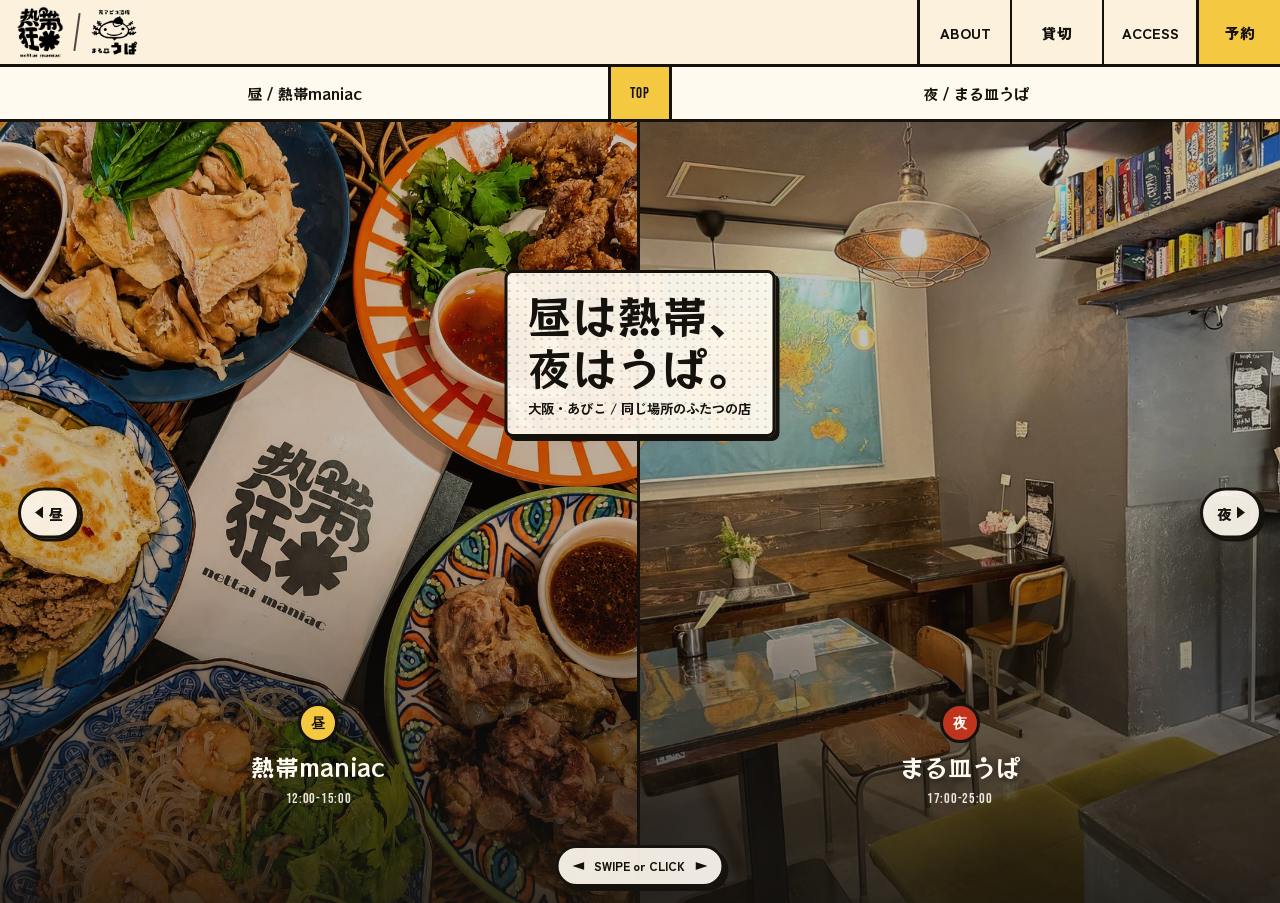
==== index.html @ b8cd82f9 "Add files via upload" ====
<!doctype html>
<html lang="ja">
  <head>
    <meta charset="utf-8" />
    <meta name="viewport" content="width=device-width, initial-scale=1, viewport-fit=cover" />
    <meta
      name="description"
      content="大阪・あびこ。昼は選べるプレートランチの熱帯maniac、夜は塩ソーキとガイトートで飲める裏アビコ酒場 まる皿うぱ。予約はInstagram DMへ。"
    />
    <title>熱帯maniac / まる皿うぱ | 大阪・あびこ</title>
    <!-- OGP: 公開ドメインが決まったら og:url / og:image を絶対URLに差し替える -->
    <meta property="og:type" content="website" />
    <meta property="og:site_name" content="熱帯maniac / まる皿うぱ" />
    <meta property="og:title" content="熱帯maniac / まる皿うぱ | 大阪・あびこ" />
    <meta
      property="og:description"
      content="昼は選べるプレートランチの熱帯maniac、夜は塩ソーキとガイトートで飲める裏アビコ酒場 まる皿うぱ。予約はInstagram DMへ。"
    />
    <meta property="og:locale" content="ja_JP" />
    <meta property="og:image" content="https://REPLACE-WITH-DOMAIN.example/assets/article-night-main.jpg" />
    <meta name="twitter:card" content="summary_large_image" />
    <link rel="icon" href="assets/favicon-32.png" type="image/png" sizes="32x32" />
    <link rel="apple-touch-icon" href="assets/favicon-180.png" />
    <link rel="preconnect" href="https://fonts.googleapis.com" />
    <link rel="preconnect" href="https://fonts.gstatic.com" crossorigin />
    <link
      href="https://fonts.googleapis.com/css2?family=Bebas+Neue&family=RocknRoll+One&family=Zen+Kaku+Gothic+New:wght@400;500;700;900&display=swap"
      rel="stylesheet"
    />
    <link rel="stylesheet" href="styles.css" />
    <script type="application/ld+json">
      {
        "@context": "https://schema.org",
        "@graph": [
          {
            "@type": "Restaurant",
            "name": "熱帯maniac",
            "description": "メインを選べるワンプレートのエスニックランチ。カオマンガイ、海南鶏飯、コムガー、沖縄そば、ソーキそば。テイクアウト可。",
            "servesCuisine": ["アジア料理", "タイ料理", "沖縄料理"],
            "priceRange": "¥1,000前後",
            "address": {
              "@type": "PostalAddress",
              "streetAddress": "我孫子3-10-24",
              "addressLocality": "大阪市住吉区",
              "addressRegion": "大阪府",
              "addressCountry": "JP"
            },
            "openingHoursSpecification": [
              {
                "@type": "OpeningHoursSpecification",
                "dayOfWeek": ["Tuesday", "Wednesday", "Thursday", "Friday", "Saturday", "Sunday"],
                "opens": "12:00",
                "closes": "15:00"
              }
            ],
            "sameAs": ["https://www.instagram.com/nettaimaniac/"],
            "hasMap": "https://maps.app.goo.gl/uq1thsWHEAECLK3E9"
          },
          {
            "@type": "Restaurant",
            "name": "裏アビコ酒場 まる皿 うぱ",
            "description": "塩ソーキとガイトートを名物に、枠に囚われないジャンルレスな小皿で飲める居酒屋。カウンター・テーブル・立ち飲み。定休は月曜・火曜・第2水曜。",
            "servesCuisine": ["居酒屋", "アジア料理"],
            "address": {
              "@type": "PostalAddress",
              "streetAddress": "我孫子3-10-24",
              "addressLocality": "大阪市住吉区",
              "addressRegion": "大阪府",
              "addressCountry": "JP"
            },
            "openingHoursSpecification": [
              {
                "@type": "OpeningHoursSpecification",
                "dayOfWeek": ["Wednesday", "Thursday", "Friday", "Saturday", "Sunday"],
                "opens": "17:00",
                "closes": "25:00"
              }
            ],
            "sameAs": ["https://www.instagram.com/maruzara_upa/"],
            "hasMap": "https://maps.app.goo.gl/LU6iDA8EYaZcU8mW7"
          }
        ]
      }
    </script>
  </head>
  <body data-page="home">
    <a class="skip-link" href="#main">本文へ移動</a>

    <header class="site-header">
      <a class="brand" href="index.html" aria-label="トップへ">
        <img class="brand-logo brand-logo-lunch" src="assets/logo-nettai-maniac.png" alt="熱帯maniac" />
        <span class="brand-separator" aria-hidden="true"></span>
        <img class="brand-logo brand-logo-night" src="assets/logo-maruzara-upa.png" alt="裏アビコ酒場 まる皿うぱ" />
      </a>
      <nav class="header-nav" aria-label="主要メニュー">
        <a href="about.html">ABOUT</a>
        <a href="party.html">貸切</a>
        <a href="access.html">ACCESS</a>
      </nav>
      <a class="header-reserve js-reserve-link" href="https://www.instagram.com/maruzara_upa/" target="_blank" rel="noopener">予約</a>
    </header>

    <main id="main" class="fv" aria-label="昼と夜、ふたつの店">
      <div class="fv-tabbar">
        <div class="fv-tabs">
          <div class="fv-tablist" role="tablist" aria-label="昼夜を切り替える">
            <button
              class="fv-tab fv-tab-lunch"
              type="button"
              role="tab"
              id="tab-lunch"
              aria-controls="panel-lunch"
              aria-selected="false"
              data-target="0"
            >
              昼 / 熱帯maniac
            </button>
            <button
              class="fv-tab fv-tab-night"
              type="button"
              role="tab"
              id="tab-night"
              aria-controls="panel-night"
              aria-selected="false"
              data-target="2"
            >
              夜 / まる皿うぱ
            </button>
          </div>
          <button class="fv-home" type="button" data-target="1" aria-label="TOPに戻る" aria-pressed="true">
            <span aria-hidden="true">TOP</span>
          </button>
        </div>
      </div>

      <div class="fv-viewport">
        <div class="fv-track" data-index="1">
          <!-- 昼タブ -->
          <section class="fv-panel" id="panel-lunch" role="tabpanel" aria-labelledby="tab-lunch">
            <div class="fv-panel-scroll">
              <section class="panel-hero">
                <img class="concept-bg" src="assets/nettai-top-food.jpg" alt="" />
                <div class="hero-brand">
                  <img class="hero-brand-logo hero-brand-logo-lunch" src="assets/logo-nettai-maniac.png" alt="熱帯maniac" />
                  <h2 class="visually-hidden">熱帯maniac</h2>
                </div>
                <button class="hero-scroll-cue js-scroll-hint" type="button">
                  <span>SCROLL!!</span>
                  <span class="scroll-hint-arrow" aria-hidden="true"></span>
                </button>
              </section>

              <section class="panel-concept">
                <div class="concept-copy js-reveal">
                  <p class="stamp stamp-lunch">LUNCH 12:00-15:00</p>
                  <h3>選べるプレートで、<br />昼から熱帯。</h3>
                  <p>
                    おかずを2種・3種と選べるワンプレートのエスニックランチが看板。カオマンガイにガイトート、ガパオ、沖縄のソーキそばまで。昼のあびこで、気軽にアジアごはん。テイクアウトもできます。
                  </p>
                </div>
              </section>

              <section class="panel-details" aria-label="熱帯maniacの詳細">
                <p class="tag tag-lunch">SHOP DETAILS</p>
                <h3>熱帯maniac</h3>
                <dl class="detail-list">
                  <div>
                    <dt>時間</dt>
                    <dd>12:00-15:00 / L.O. 14:30</dd>
                  </div>
                  <div>
                    <dt>定休</dt>
                    <dd>月曜日</dd>
                  </div>
                  <div>
                    <dt>推し</dt>
                    <dd>選べる! ワンプレート エスニックランチ</dd>
                  </div>
                  <div>
                    <dt>持帰</dt>
                    <dd>テイクアウト可</dd>
                  </div>
                  <div>
                    <dt>喫煙</dt>
                    <dd>終日禁煙</dd>
                  </div>
                </dl>

                <section class="menu-feature" aria-label="選べるワンプレート エスニックランチ">
                  <p class="tag tag-lunch">イチオシ</p>
                  <h4>選べる! ワンプレート<br />エスニックランチ</h4>
                  <p class="menu-feature-sub">ライス・サラダ・スープ付</p>
                  <div class="plate-prices">
                    <div>
                      <span>2種盛</span>
                      <strong>¥1,000</strong>
                    </div>
                    <div>
                      <span>3種盛</span>
                      <strong>¥1,100</strong>
                    </div>
                    <div>
                      <span>目玉焼き追加</span>
                      <strong>+¥100</strong>
                    </div>
                  </div>
                  <p class="menu-choices-title">おかずはこの中から</p>
                  <ul class="menu-choices">
                    <li>カオマンガイ or コムガー <em>+¥100</em></li>
                    <li>ガイトート <em>+¥200</em></li>
                    <li>ソーキ</li>
                    <li>ヤムウンセン</li>
                    <li>ガパオライス</li>
                    <li>本日のおかず</li>
                  </ul>
                </section>

                <details class="menu-paper">
                  <summary class="menu-paper-toggle">
                    <span>紙のメニューを見る</span>
                    <span class="menu-paper-toggle-icon" aria-hidden="true"></span>
                  </summary>
                  <div class="menu-images" aria-label="熱帯maniacの紙のメニュー(プレート)">
                    <a
                      class="menu-image-card"
                      href="assets/nettai-plate-menu.jpg"
                      target="_blank"
                      rel="noopener"
                      aria-label="選べるプレートメニューを大きく表示"
                    >
                      <img
                        src="assets/nettai-plate-menu.jpg"
                        alt="選べるワンプレート エスニックランチのメニュー画像"
                        loading="lazy"
                        decoding="async"
                      />
                      <span>タップで拡大</span>
                    </a>
                  </div>
                </details>

                <section class="menu-group" aria-label="ごはんメニュー">
                  <h4 class="menu-group-title">ごはん<span>スープ・サラダ・ライス付 / おかわりライス無料</span></h4>
                  <ul class="menu-list">
                    <li>
                      <div class="menu-row">
                        <span class="menu-name">カオマンガイ</span>
                        <span class="menu-leader" aria-hidden="true"></span>
                        <span class="menu-price">¥950</span>
                      </div>
                      <p class="menu-desc">がつんと屋台風! みそベースのピリ辛だれ</p>
                    </li>
                    <li>
                      <div class="menu-row">
                        <span class="menu-name">海南鶏飯</span>
                        <span class="menu-leader" aria-hidden="true"></span>
                        <span class="menu-price">¥950</span>
                      </div>
                      <p class="menu-desc">日本人好み! 醤油・生姜・チリソースでアレンジ自由!!</p>
                    </li>
                    <li>
                      <div class="menu-row">
                        <span class="menu-name">コムガー</span>
                        <span class="menu-leader" aria-hidden="true"></span>
                        <span class="menu-price">¥950</span>
                      </div>
                      <p class="menu-desc">辛いのが苦手な方へ。レモン果汁入りさっぱりだれ</p>
                    </li>
                  </ul>
                </section>

                <section class="menu-group" aria-label="そばメニュー">
                  <h4 class="menu-group-title">そば<span>サラダ付 / ライスも無料で付けられます</span></h4>
                  <ul class="menu-list">
                    <li>
                      <div class="menu-row">
                        <span class="menu-name">沖縄そば</span>
                        <span class="menu-leader" aria-hidden="true"></span>
                        <span class="menu-price">¥900</span>
                      </div>
                      <p class="menu-desc">とろとろソーキがたまらん!!</p>
                    </li>
                    <li>
                      <div class="menu-row">
                        <span class="menu-name">ソーキそば</span>
                        <span class="menu-leader" aria-hidden="true"></span>
                        <span class="menu-price">¥950</span>
                      </div>
                      <p class="menu-desc">ソーキ増し!! 増し!!!</p>
                    </li>
                  </ul>
                </section>

                <section class="menu-group" aria-label="ドリンクメニュー">
                  <h4 class="menu-group-title">ドリンク</h4>
                  <ul class="menu-list">
                    <li>
                      <div class="menu-row">
                        <span class="menu-name">オリオンビール</span>
                        <span class="menu-leader" aria-hidden="true"></span>
                        <span class="menu-price">¥500</span>
                      </div>
                    </li>
                    <li>
                      <div class="menu-row">
                        <span class="menu-name">ソフトドリンク</span>
                        <span class="menu-leader" aria-hidden="true"></span>
                        <span class="menu-price">¥300</span>
                      </div>
                      <p class="menu-desc">ジンジャーエール・コーラ・黒ウーロン茶・緑茶・オレンジジュース</p>
                    </li>
                  </ul>
                </section>

                <details class="menu-paper">
                  <summary class="menu-paper-toggle">
                    <span>紙のメニューを見る</span>
                    <span class="menu-paper-toggle-icon" aria-hidden="true"></span>
                  </summary>
                  <div class="menu-images" aria-label="熱帯maniacの紙のメニュー(グランド)">
                    <a
                      class="menu-image-card"
                      href="assets/nettai-grand-menu.jpg"
                      target="_blank"
                      rel="noopener"
                      aria-label="熱帯maniacのグランドメニューを大きく表示"
                    >
                      <img
                        src="assets/nettai-grand-menu.jpg"
                        alt="熱帯maniacのグランドメニュー画像"
                        loading="lazy"
                        decoding="async"
                      />
                      <span>タップで拡大</span>
                    </a>
                  </div>
                </details>

                <ul class="menu-notes">
                  <li>パクチー「いるよ!!」という方は、ご注文時にお申し付けください。</li>
                  <li>混雑時は相席・1時間制をお願いすることがあります。</li>
                </ul>

                <div class="hero-actions">
                  <a class="btn btn-primary" href="https://www.instagram.com/nettaimaniac/" target="_blank" rel="noopener">
                    Instagram DMで予約
                  </a>
                  <a class="btn btn-secondary" href="https://maps.app.goo.gl/uq1thsWHEAECLK3E9" target="_blank" rel="noopener">
                    昼のGoogle Map
                  </a>
                </div>

                <button class="btn btn-ghost js-go-night" type="button">裏アビコ酒場 まる皿うぱ →</button>

                <p class="source-note">
                  写真・店舗情報参照:
                  <a href="https://sumi2.jp/open-close/nettai-maniac/" target="_blank" rel="noopener">すみすみナビ「熱帯maniac」</a>
                </p>
              </section>
            </div>
          </section>

          <!-- TOP(左右半々) -->
          <section class="fv-panel fv-cover" id="panel-cover" aria-label="TOP">
            <button class="cover-half cover-lunch js-go-lunch" type="button">
              <img src="assets/nettai-top-food.jpg" alt="" />
              <span class="cover-label">
                <span class="cover-badge badge-lunch">昼</span>
                <span class="cover-name">熱帯maniac</span>
                <span class="cover-hours">12:00-15:00</span>
              </span>
            </button>
            <button class="cover-half cover-night js-go-night" type="button">
              <img src="assets/store-interior-seats.jpg" alt="" />
              <span class="cover-label">
                <span class="cover-badge badge-night">夜</span>
                <span class="cover-name">まる皿うぱ</span>
                <span class="cover-hours">17:00-25:00</span>
              </span>
            </button>

            <div class="cover-center" aria-hidden="false">
              <h1>昼は熱帯、<br />夜はうぱ。</h1>
              <p>大阪・あびこ / 同じ場所のふたつの店</p>
            </div>

            <p class="cover-hint" aria-hidden="true">
              <span class="hint-arrow hint-left"></span>
              SWIPE or CLICK
              <span class="hint-arrow hint-right"></span>
            </p>
          </section>

          <!-- 夜タブ -->
          <section class="fv-panel" id="panel-night" role="tabpanel" aria-labelledby="tab-night">
            <div class="fv-panel-scroll">
              <section class="panel-hero">
                <img class="concept-bg" src="assets/store-interior-wide.jpg" alt="" fetchpriority="high" />
                <div class="hero-brand">
                  <img class="hero-brand-logo hero-brand-logo-night" src="assets/logo-maruzara-upa.png" alt="裏アビコ酒場 まる皿うぱ" />
                  <h2 class="visually-hidden">裏アビコ酒場 まる皿うぱ</h2>
                </div>
                <button class="hero-scroll-cue js-scroll-hint" type="button">
                  <span>SCROLL!!</span>
                  <span class="scroll-hint-arrow" aria-hidden="true"></span>
                </button>
              </section>

              <section class="panel-concept">
                <div class="concept-copy js-reveal">
                  <p class="stamp stamp-night">NIGHT 17:00-25:00</p>
                  <h3>ふらっと寄って、<br />気づけば常連。</h3>
                  <p>
                    カウンターでうぱと話す夜も、立ち飲みでサクッと一杯の夜も、テーブルで家族とゆっくりの夜も。席と過ごし方が選べる、人でつながる裏アビコ酒場です。肴は塩ソーキとガイトート、ジャンルレスな小皿たち。
                  </p>
                </div>
              </section>

              <section class="panel-details" aria-label="まる皿うぱの詳細">
                <p class="tag tag-night">SHOP DETAILS</p>
                <h3>裏アビコ酒場 まる皿 うぱ</h3>
                <dl class="detail-list">
                  <div>
                    <dt>時間</dt>
                    <dd>17:00-25:00 / L.O. 24:30</dd>
                  </div>
                  <div>
                    <dt>定休</dt>
                    <dd>月曜・火曜・第2水曜</dd>
                  </div>
                  <div>
                    <dt>推し</dt>
                    <dd>塩ソーキ、ガイトート</dd>
                  </div>
                  <div>
                    <dt>席</dt>
                    <dd>カウンター・テーブル・立ち飲み</dd>
                  </div>
                  <div>
                    <dt>喫煙</dt>
                    <dd>21:00〜</dd>
                  </div>
                </dl>

                <div class="seat-note" aria-label="席の楽しみ方">
                  <article>
                    <span class="seat-icon" aria-hidden="true">C</span>
                    <h4>カウンター</h4>
                    <p>ひとり飯やサク飲み、うぱさんとの会話を楽しむ席。</p>
                  </article>
                  <article>
                    <span class="seat-icon" aria-hidden="true">T</span>
                    <h4>テーブル</h4>
                    <p>家族の早めごはんや、アジア料理で飲む会に。</p>
                  </article>
                  <article>
                    <span class="seat-icon" aria-hidden="true">S</span>
                    <h4>立ち飲み</h4>
                    <p>一杯だけでも、小皿をつまんで気軽に長居でも。</p>
                  </article>
                </div>

                <div class="notice-callout" aria-label="喫煙について">
                  <p class="stamp">喫煙について</p>
                  <p>
                    21:00から店内で喫煙いただけます。お子様には21:00までのご退店にご協力をお願いしています。
                  </p>
                </div>

                <div class="party-callout">
                  <p class="stamp stamp-night">宴会・貸切</p>
                  <p>飲み会も貸切も相談ください。人数や料理のイメージはDMで。</p>
                  <a class="btn btn-secondary" href="party.html">貸切ページを見る</a>
                </div>

                <div class="hero-actions">
                  <a class="btn btn-primary" href="https://www.instagram.com/maruzara_upa/" target="_blank" rel="noopener">
                    Instagram DMで予約
                  </a>
                  <a class="btn btn-secondary" href="https://maps.app.goo.gl/LU6iDA8EYaZcU8mW7" target="_blank" rel="noopener">
                    夜のGoogle Map
                  </a>
                </div>

                <button class="btn btn-ghost js-go-lunch" type="button">← 熱帯maniac</button>

                <p class="source-note">
                  写真・店舗情報参照:
                  <a href="https://sumi2.jp/open-close/uraabiko-maruzara-upa-open/" target="_blank" rel="noopener">すみすみナビ「裏アビコ酒場 まる皿 うぱ」</a>
                </p>
              </section>
            </div>
          </section>
        </div>

        <button class="fv-arrow fv-arrow-left" type="button" aria-label="左のパネルへ">
          <span class="fv-arrow-tri" aria-hidden="true"></span>
          <span class="js-arrow-label">昼</span>
        </button>
        <button class="fv-arrow fv-arrow-right" type="button" aria-label="右のパネルへ">
          <span class="js-arrow-label">夜</span>
          <span class="fv-arrow-tri" aria-hidden="true"></span>
        </button>
      </div>

      <p class="visually-hidden" aria-live="polite" id="fv-live"></p>
    </main>

    <nav class="mobile-cta" aria-label="固定アクション">
      <a href="about.html">ABOUT</a>
      <a href="party.html">貸切</a>
      <a href="access.html">ACCESS</a>
      <a class="mobile-cta-reserve js-reserve-link" href="https://www.instagram.com/maruzara_upa/" target="_blank" rel="noopener">予約</a>
    </nav>

    <script src="script.js"></script>
  </body>
</html>
---- styles.css ----
:root {
  --ink: #15120e;
  --paper: #fbf1dd;
  --paper-deep: #efdcae;
  --white: #fffaf0;
  --yellow: #f4c841;
  --green: #159b68;
  --red: #e7472f;
  --blue: #2357c6;
  /* 白文字を載せる背景・紙の上の文字用(コントラストAA確保) */
  --green-deep: #10835a;
  --red-deep: #c0341d;
  --shadow: rgba(21, 18, 14, 0.28);
  --header-height: 64px;
  --cta-height: 58px;
  /* ホームインジケータ等の切り欠きぶん。非対応端末は0pxにフォールバック */
  --safe-bottom: env(safe-area-inset-bottom, 0px);
  --fv-ease: cubic-bezier(0.22, 0.9, 0.3, 1);

  /* 本文=角ゴ / 見出し=看板ポップ体 / 英字・価格=ポスター体 */
  --font-body:
    "Zen Kaku Gothic New",
    "Hiragino Kaku Gothic ProN",
    "Hiragino Sans",
    "Yu Gothic",
    Meiryo,
    system-ui,
    sans-serif;
  --font-display: "RocknRoll One", var(--font-body);
  --font-latin: "Bebas Neue", var(--font-display);
}

* {
  box-sizing: border-box;
}

html {
  scroll-behavior: smooth;
}

body {
  margin: 0;
  padding-bottom: calc(var(--cta-height) + var(--safe-bottom));
  color: var(--ink);
  background:
    radial-gradient(circle at 1px 1px, rgba(21, 18, 14, 0.14) 1px, transparent 0) 0 0 / 9px 9px,
    var(--paper);
  font-family: var(--font-body);
  letter-spacing: 0;
}

body[data-page="home"] {
  height: 100svh;
  padding-bottom: 0;
  overflow: hidden;
  overscroll-behavior: none;
}

img {
  display: block;
  max-width: 100%;
}

a {
  color: inherit;
}

button,
a {
  -webkit-tap-highlight-color: transparent;
}

.visually-hidden {
  position: absolute;
  width: 1px;
  height: 1px;
  margin: -1px;
  padding: 0;
  overflow: hidden;
  clip: rect(0 0 0 0);
  white-space: nowrap;
  border: 0;
}

.skip-link {
  position: fixed;
  top: 8px;
  left: 8px;
  z-index: 100;
  transform: translateY(-140%);
  padding: 10px 12px;
  color: var(--white);
  background: var(--ink);
}

.skip-link:focus {
  transform: translateY(0);
}

/* ------------------------------ header ------------------------------ */

.site-header {
  position: sticky;
  top: 0;
  z-index: 50;
  display: flex;
  min-height: var(--header-height);
  background: rgba(251, 241, 221, 0.96);
  border-bottom: 3px solid var(--ink);
  backdrop-filter: blur(8px);
}

.brand {
  display: flex;
  align-items: center;
  gap: 8px;
  min-height: var(--header-height);
  min-width: 0;
  padding: 0 10px;
  text-decoration: none;
}

.brand-logo {
  flex: 0 0 auto;
  width: 44px;
  height: 44px;
  object-fit: contain;
}

.brand-separator {
  flex: 0 0 auto;
  width: 2px;
  height: 32px;
  background: var(--ink);
  transform: rotate(8deg);
  opacity: 0.75;
}

.header-nav {
  display: flex;
  margin-left: auto;
  border-left: 3px solid var(--ink);
}

.header-nav a {
  display: grid;
  place-items: center;
  min-width: 54px;
  padding: 0 8px;
  border-right: 2px solid var(--ink);
  font-size: 0.72rem;
  font-weight: 950;
  text-decoration: none;
}

.header-nav a:last-child {
  border-right: 0;
}

.header-reserve {
  display: grid;
  place-items: center;
  min-width: 58px;
  padding: 0 10px;
  color: var(--ink);
  background: var(--yellow);
  border-left: 3px solid var(--ink);
  font-size: 0.78rem;
  font-weight: 950;
  text-decoration: none;
}

/* --------------------------- first view ----------------------------- */

.fv {
  display: flex;
  flex-direction: column;
  height: calc(100svh - var(--header-height) - var(--cta-height) - var(--safe-bottom));
}

.fv-tabbar {
  background: var(--white);
  border-bottom: 3px solid var(--ink);
}

.fv-tabs {
  display: grid;
  grid-template-columns: 1fr auto 1fr;
}

/* tablistの中身(タブ2つ)をグリッドに直接参加させ、UPAボタンを中央に挟む */
.fv-tablist {
  display: contents;
}

.fv-tab-lunch {
  order: 1;
}

.fv-home {
  order: 2;
}

.fv-tab-night {
  order: 3;
}

.fv-tab {
  min-width: 0;
  min-height: 46px;
  appearance: none;
  border: 0;
  color: var(--ink);
  background: var(--white);
  font: inherit;
  font-size: 0.82rem;
  font-weight: 950;
  cursor: pointer;
  transition: background-color 0.25s ease, color 0.25s ease;
}

.fv-tab-lunch.is-active {
  background: var(--green-deep);
  color: var(--white);
}

.fv-tab-night.is-active {
  background: var(--red-deep);
  color: var(--white);
}

.fv-home {
  display: grid;
  place-items: center;
  width: 52px;
  appearance: none;
  border: 0;
  border-right: 3px solid var(--ink);
  border-left: 3px solid var(--ink);
  color: var(--ink);
  background: var(--paper);
  font: inherit;
  font-size: 0.68rem;
  font-weight: 950;
  cursor: pointer;
  transition: background-color 0.25s ease;
}

.fv-home.is-active {
  background: var(--yellow);
}

.fv-viewport {
  position: relative;
  flex: 1;
  min-height: 0;
  overflow: hidden;
  background: var(--ink);
  touch-action: pan-y;
  cursor: grab;
}

.fv-viewport:has(.fv-track.is-dragging) {
  cursor: grabbing;
}

.fv-viewport img {
  user-select: none;
  -webkit-user-drag: none;
}

.fv-track {
  display: flex;
  width: 300%;
  height: 100%;
  transform: translateX(-33.3333%);
  transition: transform 420ms var(--fv-ease);
}

.fv-track.is-dragging {
  transition: none;
}

.fv-panel {
  position: relative;
  flex: 0 0 calc(100% / 3);
  min-width: 0;
  height: 100%;
  overflow: hidden;
}

.fv-panel-scroll {
  height: 100%;
  overflow-y: auto;
  scroll-snap-type: y proximity;
  overscroll-behavior: contain;
  scrollbar-width: none;
  -ms-overflow-style: none;
}

.fv-panel-scroll::-webkit-scrollbar {
  width: 0;
  height: 0;
}

/* --------------------------- cover panel ---------------------------- */

.fv-cover {
  display: grid;
  grid-template-columns: 1fr 1fr;
}

.cover-half {
  position: relative;
  min-width: 0;
  appearance: none;
  border: 0;
  padding: 0;
  overflow: hidden;
  background: var(--ink);
  cursor: pointer;
}

.cover-lunch {
  border-right: 3px solid var(--ink);
}

.cover-half img {
  width: 100%;
  height: 100%;
  object-fit: cover;
  opacity: 0.85;
  filter: saturate(1.02) contrast(1.04);
  transform: scale(1.02);
  transition: opacity 0.25s ease, transform 0.6s var(--fv-ease);
}

.cover-half:hover img,
.cover-half:focus-visible img {
  opacity: 1;
  transform: scale(1.06);
}

.cover-half::after {
  content: "";
  position: absolute;
  inset: 0;
  background: linear-gradient(0deg, rgba(21, 18, 14, 0.8), rgba(21, 18, 14, 0.18) 46%, rgba(21, 18, 14, 0.1));
}

.cover-label {
  position: absolute;
  right: 10px;
  bottom: 74px;
  left: 10px;
  z-index: 2;
  display: grid;
  justify-items: center;
  gap: 6px;
  color: var(--white);
  text-align: center;
}

.cover-badge {
  display: grid;
  place-items: center;
  width: 40px;
  height: 40px;
  color: var(--ink);
  border: 3px solid var(--ink);
  border-radius: 50%;
  font-size: 0.88rem;
  font-weight: 950;
}

.badge-lunch {
  background: var(--yellow);
}

.badge-night {
  background: var(--red-deep);
  color: var(--white);
}

.cover-name {
  font-size: 1.02rem;
  font-weight: 950;
  text-shadow: 0 2px 8px rgba(21, 18, 14, 0.7);
}

.cover-hours {
  font-size: 0.76rem;
  font-weight: 800;
  opacity: 0.9;
}

.cover-center {
  position: absolute;
  top: 19%;
  left: 50%;
  z-index: 3;
  translate: -50% 0;
  width: max-content;
  max-width: calc(100% - 32px);
  padding: 12px 14px;
  color: var(--ink);
  text-align: center;
  background:
    radial-gradient(circle at 2px 2px, rgba(21, 18, 14, 0.16) 1px, transparent 0) 0 0 / 8px 8px,
    rgba(255, 250, 240, 0.94);
  border: 3px solid var(--ink);
  border-radius: 8px;
  box-shadow: 4px 4px 0 var(--ink);
  pointer-events: none;
}

.cover-center h1 {
  margin: 0;
  font-size: 1.52rem;
  line-height: 1.15;
  font-weight: 950;
}

.cover-center p {
  margin: 6px 0 0;
  font-size: 0.68rem;
  font-weight: 800;
}

.cover-hint {
  position: absolute;
  bottom: 16px;
  left: 50%;
  z-index: 3;
  translate: -50% 0;
  display: inline-flex;
  align-items: center;
  gap: 10px;
  margin: 0;
  padding: 9px 14px;
  color: var(--ink);
  background: rgba(255, 250, 240, 0.92);
  border: 3px solid var(--ink);
  border-radius: 999px;
  box-shadow: 4px 4px 0 var(--ink);
  font-size: 0.76rem;
  font-weight: 950;
  white-space: nowrap;
  pointer-events: none;
}

.hint-arrow {
  width: 12px;
  height: 8px;
  background: currentColor;
}

.hint-left {
  clip-path: polygon(100% 0, 100% 100%, 0 50%);
  animation: hint-nudge-left 1.6s ease-in-out infinite;
}

.hint-right {
  clip-path: polygon(0 0, 0 100%, 100% 50%);
  animation: hint-nudge-right 1.6s ease-in-out infinite;
}

@keyframes hint-nudge-left {
  0%,
  100% {
    transform: translateX(0);
  }
  50% {
    transform: translateX(-4px);
  }
}

@keyframes hint-nudge-right {
  0%,
  100% {
    transform: translateX(0);
  }
  50% {
    transform: translateX(4px);
  }
}

/* --------------------------- tab panels ----------------------------- */

.panel-hero {
  position: relative;
  display: grid;
  place-items: center;
  min-height: 100%;
  padding: 24px 16px 88px;
  scroll-snap-align: start;
  overflow: hidden;
}

.concept-bg {
  position: absolute;
  inset: 0;
  z-index: 0;
  width: 100%;
  height: 100%;
  object-fit: cover;
  filter: saturate(1.04) contrast(1.04);
}

/* 写真を主役にするため覆いは薄めに。白文字の可読性ぶんだけ暗くする */
.panel-hero::after {
  content: "";
  position: absolute;
  inset: 0;
  z-index: 1;
  background: linear-gradient(0deg, rgba(21, 18, 14, 0.6), rgba(21, 18, 14, 0.12) 40%, rgba(21, 18, 14, 0.3));
}

.hero-brand {
  position: relative;
  z-index: 2;
  display: grid;
  justify-items: center;
  gap: 12px;
  padding: 0 8px;
  color: var(--white);
  text-align: center;
}

.hero-brand h2 {
  margin: 0;
  font-size: 2.1rem;
  line-height: 1.2;
  text-shadow: 0 3px 14px rgba(21, 18, 14, 0.75);
}

.hero-brand-logo {
  width: min(68vw, 300px);
  max-height: 38svh;
  object-fit: contain;
  opacity: 0.88;
  filter: brightness(0) invert(1) drop-shadow(0 4px 18px rgba(21, 18, 14, 0.6));
}

.hero-brand-logo-night {
  width: min(76vw, 340px);
}


.hero-scroll-cue {
  position: absolute;
  bottom: 18px;
  left: 50%;
  z-index: 2;
  translate: -50% 0;
  display: inline-flex;
  align-items: center;
  gap: 8px;
  padding: 10px 16px;
  appearance: none;
  color: var(--ink);
  background: rgba(255, 250, 240, 0.94);
  border: 3px solid var(--ink);
  border-radius: 999px;
  box-shadow: 4px 4px 0 var(--ink);
  font: inherit;
  font-size: 0.78rem;
  font-weight: 900;
  white-space: nowrap;
  cursor: pointer;
}

.panel-concept {
  padding: 28px 16px;
  background:
    radial-gradient(circle at 16px 16px, rgba(35, 87, 198, 0.13) 2px, transparent 3px) 0 0 / 32px 32px,
    var(--paper-deep);
  border-top: 4px solid var(--ink);
  scroll-snap-align: start;
}

.concept-copy {
  width: min(100%, 560px);
  margin: 0 auto;
  padding: 16px;
  color: var(--ink);
  background:
    radial-gradient(circle at 2px 2px, rgba(21, 18, 14, 0.16) 1px, transparent 0) 0 0 / 8px 8px,
    rgba(255, 250, 240, 0.95);
  border: 3px solid var(--ink);
  border-radius: 8px;
  box-shadow: 6px 6px 0 var(--ink);
}

.concept-copy h3 {
  margin: 10px 0 8px;
  font-size: 1.62rem;
  line-height: 1.14;
  font-weight: 950;
}

.concept-copy > p:not(.stamp) {
  margin: 0;
  font-size: 0.9rem;
  line-height: 1.75;
  font-weight: 800;
}

/* スクロールで現れる(JSがis-waitingを付け、見えたらis-revealedに) */
.js-reveal {
  transition: opacity 640ms ease, transform 640ms var(--fv-ease);
}

.js-reveal.is-waiting {
  opacity: 0;
  transform: translateY(20px);
}

.scroll-hint-arrow {
  width: 12px;
  height: 8px;
  background: currentColor;
  clip-path: polygon(0 0, 100% 0, 50% 100%);
  animation: hint-nudge-down 1.6s ease-in-out infinite;
}

@keyframes hint-nudge-down {
  0%,
  100% {
    transform: translateY(0);
  }
  50% {
    transform: translateY(4px);
  }
}

.panel-details {
  display: grid;
  grid-template-columns: min(100%, 560px);
  justify-content: center;
  align-content: start;
  min-height: 100%;
  padding: 24px 16px calc(96px + var(--safe-bottom));
  background:
    radial-gradient(circle at 16px 16px, rgba(35, 87, 198, 0.13) 2px, transparent 3px) 0 0 / 32px 32px,
    var(--paper-deep);
  border-top: 4px solid var(--ink);
  scroll-snap-align: start;
}

/* チップ類はグリッドで引き伸ばさず内容幅のまま左揃え */
.panel-details .tag,
.panel-details .stamp {
  justify-self: start;
}

.panel-details h3 {
  margin: 0 0 14px;
  font-size: 1.5rem;
  line-height: 1.2;
  font-weight: 950;
}

.party-callout,
.notice-callout {
  display: grid;
  gap: 10px;
  margin-top: 18px;
  padding: 16px;
  background:
    repeating-linear-gradient(-8deg, rgba(231, 71, 47, 0.08) 0 10px, transparent 10px 20px),
    var(--white);
  border: 3px solid var(--ink);
  border-radius: 8px;
  box-shadow: 6px 6px 0 var(--ink);
}

.notice-callout {
  background: var(--white);
}

.party-callout p:not(.stamp),
.notice-callout p:not(.stamp) {
  margin: 0;
  font-size: 0.9rem;
  line-height: 1.7;
  font-weight: 800;
}

/* ----------------------------- メニュー ------------------------------ */

.menu-paper {
  margin-top: 18px;
}

.menu-paper-toggle {
  display: flex;
  align-items: center;
  justify-content: center;
  gap: 8px;
  min-height: 46px;
  padding: 11px 13px;
  appearance: none;
  list-style: none;
  color: var(--ink);
  background: var(--white);
  border: 3px solid var(--ink);
  border-radius: 6px;
  box-shadow: 4px 4px 0 var(--ink);
  font-size: 0.86rem;
  font-weight: 950;
  cursor: pointer;
}

.menu-paper-toggle::-webkit-details-marker {
  display: none;
}

.menu-paper-toggle-icon {
  width: 10px;
  height: 7px;
  background: currentColor;
  clip-path: polygon(0 0, 100% 0, 50% 100%);
  transition: transform 0.2s ease;
}

.menu-paper[open] .menu-paper-toggle-icon {
  transform: rotate(180deg);
}

.menu-images {
  display: grid;
  gap: 14px;
  margin-top: 14px;
}

.menu-image-card {
  display: grid;
  overflow: hidden;
  color: var(--ink);
  background: var(--white);
  border: 3px solid var(--ink);
  border-radius: 8px;
  box-shadow: 6px 6px 0 var(--ink);
  text-decoration: none;
}

.menu-image-card img {
  display: block;
  width: 100%;
  height: auto;
  background: var(--white);
}

.menu-image-card span {
  display: block;
  padding: 10px 12px;
  background: var(--yellow);
  border-top: 3px solid var(--ink);
  font-size: 0.86rem;
  font-weight: 950;
}

.menu-feature,
.menu-group {
  margin-top: 18px;
  padding: 16px;
  background: var(--white);
  border: 3px solid var(--ink);
  border-radius: 8px;
  box-shadow: 6px 6px 0 var(--ink);
}

.menu-feature {
  background:
    linear-gradient(-24deg, transparent 0 62%, rgba(21, 155, 104, 0.12) 62%),
    var(--white);
}

.menu-feature h4 {
  margin: 0 0 4px;
  font-size: 1.32rem;
  line-height: 1.2;
  font-weight: 950;
}

.menu-feature-sub {
  margin: 0;
  font-size: 0.82rem;
  font-weight: 800;
}

.plate-prices {
  display: grid;
  grid-template-columns: repeat(3, minmax(0, 1fr));
  margin: 12px 0 0;
  overflow: hidden;
  background: var(--paper);
  border: 3px solid var(--ink);
  border-radius: 6px;
}

.plate-prices > div {
  display: grid;
  justify-items: center;
  align-content: center;
  gap: 2px;
  padding: 10px 6px;
  border-right: 2px solid var(--ink);
  text-align: center;
}

.plate-prices > div:last-child {
  border-right: 0;
}

.plate-prices span {
  font-size: 0.72rem;
  font-weight: 950;
}

.plate-prices strong {
  font-size: 1.05rem;
  font-weight: 950;
}

.menu-choices-title {
  margin: 14px 0 8px;
  font-size: 0.8rem;
  font-weight: 950;
}

.menu-choices {
  display: grid;
  grid-template-columns: repeat(2, minmax(0, 1fr));
  gap: 8px;
  margin: 0;
  padding: 0;
  list-style: none;
}

.menu-choices li {
  display: flex;
  flex-wrap: wrap;
  align-items: center;
  justify-content: center;
  gap: 2px 6px;
  min-height: 40px;
  padding: 6px 10px;
  text-align: center;
  background: var(--paper);
  border: 2px solid var(--ink);
  border-radius: 999px;
  font-size: 0.78rem;
  line-height: 1.3;
  font-weight: 950;
}

.menu-choices em {
  font-style: normal;
  color: var(--red-deep);
  font-size: 0.72rem;
  font-weight: 950;
  white-space: nowrap;
}

.menu-group-title {
  display: flex;
  flex-wrap: wrap;
  align-items: baseline;
  gap: 4px 10px;
  margin: 0 0 4px;
  font-size: 1.08rem;
  font-weight: 950;
}

.menu-group-title span {
  font-size: 0.72rem;
  font-weight: 800;
}

.menu-list {
  display: grid;
  gap: 12px;
  margin: 8px 0 0;
  padding: 0;
  list-style: none;
}

.menu-row {
  display: flex;
  align-items: baseline;
  gap: 8px;
}

.menu-name {
  font-size: 0.95rem;
  font-weight: 950;
}

.menu-leader {
  flex: 1;
  min-width: 24px;
  align-self: flex-end;
  margin-bottom: 5px;
  border-bottom: 2px dotted var(--ink);
}

.menu-price {
  font-size: 0.95rem;
  font-weight: 950;
  white-space: nowrap;
}

.menu-desc {
  margin: 2px 0 0;
  font-size: 0.78rem;
  line-height: 1.6;
  font-weight: 800;
}

.menu-notes {
  display: grid;
  gap: 6px;
  margin: 18px 0 0;
  padding-left: 1.1em;
  font-size: 0.78rem;
  line-height: 1.6;
  font-weight: 800;
}

/* ------------------------- arrows (前/次) ---------------------------- */

.fv-arrow {
  position: absolute;
  top: 50%;
  z-index: 5;
  translate: 0 -50%;
  display: inline-flex;
  align-items: center;
  gap: 6px;
  padding: 10px 10px;
  appearance: none;
  color: var(--ink);
  background: rgba(255, 250, 240, 0.92);
  border: 3px solid var(--ink);
  border-radius: 999px;
  box-shadow: 3px 3px 0 var(--ink);
  font: inherit;
  font-size: 0.78rem;
  font-weight: 950;
  cursor: pointer;
  transition: opacity 0.25s ease, visibility 0.25s ease;
}

.fv-arrow-left {
  left: 10px;
}

.fv-arrow-right {
  right: 10px;
}

.fv-arrow.is-hidden {
  opacity: 0;
  visibility: hidden;
  pointer-events: none;
}

.fv-arrow-tri {
  width: 8px;
  height: 12px;
  background: currentColor;
}

.fv-arrow-left .fv-arrow-tri {
  clip-path: polygon(100% 0, 100% 100%, 0 50%);
}

.fv-arrow-right .fv-arrow-tri {
  clip-path: polygon(0 0, 0 100%, 100% 50%);
}

/* ------------------------ shared components ------------------------- */

.section-kicker,
.stamp,
.tag {
  margin: 0 0 9px;
  font-size: 0.76rem;
  line-height: 1.2;
  font-weight: 950;
}

.stamp {
  display: inline-flex;
  min-height: 26px;
  align-items: center;
  padding: 4px 9px;
  color: var(--white);
  background: var(--blue);
  border: 2px solid var(--ink);
  border-radius: 999px;
}

.stamp-lunch {
  background: var(--green-deep);
}

.stamp-night {
  background: var(--red-deep);
}

.tag {
  display: inline-flex;
  padding: 4px 8px;
  color: var(--white);
  background: var(--green-deep);
  border: 2px solid var(--ink);
}

.tag-lunch {
  background: var(--green-deep);
}

.tag-night {
  background: var(--red-deep);
}

.detail-list {
  display: grid;
  gap: 8px;
  margin: 12px 0 0;
}

.detail-list div {
  display: grid;
  grid-template-columns: 48px 1fr;
  gap: 10px;
}

.detail-list dt,
.detail-list dd {
  margin: 0;
  font-size: 0.84rem;
  line-height: 1.5;
}

.detail-list dt {
  font-weight: 950;
}

.hero-actions {
  display: grid;
  gap: 10px;
  margin-top: 18px;
}

.btn {
  display: inline-flex;
  align-items: center;
  justify-content: center;
  min-height: 46px;
  padding: 11px 13px;
  color: var(--ink);
  border: 3px solid var(--ink);
  border-radius: 6px;
  font-size: 0.88rem;
  line-height: 1.2;
  font-weight: 950;
  text-align: center;
  text-decoration: none;
  box-shadow: 4px 4px 0 var(--ink);
}

.btn-primary {
  background: var(--yellow);
}

.btn-secondary {
  background: var(--white);
}

.btn-ghost {
  display: flex;
  width: 100%;
  margin-top: 12px;
  appearance: none;
  background: var(--paper);
  font: inherit;
  font-weight: 950;
  cursor: pointer;
}

.seat-note {
  display: grid;
  gap: 10px;
  margin-top: 18px;
}

.seat-note article {
  display: grid;
  grid-template-columns: 42px 1fr;
  gap: 4px 12px;
  align-items: start;
  padding: 12px;
  background: var(--white);
  border: 2px solid var(--ink);
  border-radius: 8px;
}

.seat-note .seat-icon {
  grid-row: span 2;
  width: 42px;
  height: 42px;
}

.seat-note h4 {
  margin: 0;
  font-size: 0.98rem;
  line-height: 1.25;
  font-weight: 950;
}

.seat-note p {
  margin: 0;
  font-size: 0.86rem;
  line-height: 1.7;
}

.seat-icon {
  display: grid;
  place-items: center;
  width: 46px;
  height: 46px;
  color: var(--ink);
  background: var(--yellow);
  border: 3px solid var(--ink);
  border-radius: 50%;
  font-weight: 950;
}

.source-note {
  margin: 22px auto 0;
  font-size: 0.76rem;
  line-height: 1.7;
  font-weight: 800;
}

h1,
h2,
h3,
p,
li {
  overflow-wrap: anywhere;
}

/* ---------------------------- sub pages ----------------------------- */

.sub-section {
  background:
    radial-gradient(circle at 16px 16px, rgba(35, 87, 198, 0.13) 2px, transparent 3px) 0 0 / 32px 32px,
    var(--paper-deep);
  border-bottom: 4px solid var(--ink);
}

.section-inner {
  width: min(100%, 1120px);
  margin: 0 auto;
  padding: 44px 18px;
}

.section-kicker {
  color: var(--red-deep);
}

/* 暗いヒーロー写真の上では濃赤が沈むので黄色にする */
.sub-hero .section-kicker {
  color: var(--yellow);
}

.sub-hero h1 {
  margin: 0;
  font-size: 1.65rem;
  line-height: 1.18;
  font-weight: 950;
}

.access-grid,
.party-grid,
.about-layout {
  display: grid;
  gap: 18px;
}

.info-card {
  overflow: hidden;
  padding: 18px;
  background: var(--white);
  border: 3px solid var(--ink);
  border-radius: 8px;
  box-shadow: 6px 6px 0 var(--ink);
}

.info-card h2 {
  margin: 0;
  font-size: 1.22rem;
  line-height: 1.25;
  font-weight: 950;
}

.info-card p,
.sub-hero p {
  line-height: 1.75;
}

.sub-hero {
  position: relative;
  overflow: hidden;
  color: var(--paper);
  background: var(--ink);
  border-bottom: 4px solid var(--ink);
}

.sub-hero .section-inner {
  position: relative;
  z-index: 2;
  min-height: 42svh;
  display: grid;
  align-content: end;
}

.sub-hero p {
  max-width: 42rem;
  margin: 12px 0 0;
  font-weight: 800;
}

.photo-hero img {
  position: absolute;
  inset: 0;
  width: 100%;
  height: 100%;
  object-fit: cover;
  opacity: 0.42;
}

.party-grid .info-card,
.access-grid .info-card {
  display: grid;
  gap: 12px;
}

/* グリッド化したカード内でチップを引き伸ばさない */
.info-card .stamp {
  justify-self: start;
}

.interior-gallery {
  display: grid;
  gap: 18px;
  margin-top: 24px;
}

.interior-gallery img {
  width: 100%;
  aspect-ratio: 4 / 3;
  object-fit: cover;
  border: 3px solid var(--ink);
  border-radius: 8px;
  box-shadow: 6px 6px 0 var(--ink);
}

.callout-card {
  background:
    repeating-linear-gradient(-8deg, rgba(231, 71, 47, 0.08) 0 10px, transparent 10px 20px),
    var(--white);
}

.about-layout > img {
  width: 100%;
  aspect-ratio: 1;
  object-fit: cover;
  border: 3px solid var(--ink);
  border-radius: 8px;
  box-shadow: 6px 6px 0 var(--ink);
}

/* --------------------------- mobile CTA ----------------------------- */

.mobile-cta {
  position: fixed;
  right: 0;
  bottom: 0;
  left: 0;
  z-index: 60;
  display: grid;
  grid-template-columns: repeat(4, 1fr);
  min-height: var(--cta-height);
  padding-bottom: var(--safe-bottom);
  background: var(--yellow);
  border-top: 3px solid var(--ink);
}

.mobile-cta a {
  display: grid;
  place-items: center;
  padding: 8px;
  border-right: 2px solid var(--ink);
  font-size: 0.88rem;
  font-weight: 950;
  text-decoration: none;
}

.mobile-cta a:last-child {
  border-right: 0;
}

/* デスクトップの黄色い予約ボタンに相当する強調 */
.mobile-cta-reserve {
  color: var(--paper);
  background: var(--ink);
}

/* ------------------------- typography ------------------------------- */

/* 看板役: 見出し・タブ・店名・料理名はポップ体(1ウェイトのみなので400固定) */
.fv-tab,
.cover-center h1,
.cover-name,
.hero-brand h2,
.concept-copy h3,
.panel-details h3,
.menu-feature h4,
.menu-group-title,
.menu-name,
.seat-note h4,
.info-card h2,
.sub-hero h1,
.mobile-cta a {
  font-family: var(--font-display);
  font-weight: 400;
}

/* メニュー見出しの注記(〜付/無料など)は本文書体に戻す */
.menu-group-title span {
  font-family: var(--font-body);
  font-size: 0.72rem;
  font-weight: 700;
}

/* 値札役: 英字ラベルと価格はポスター体(和文が混ざる場合は自動で本文へフォールバック) */
.fv-home,
.stamp,
.tag,
.section-kicker,
.cover-hours,
.menu-price,
.plate-prices strong {
  font-family: var(--font-latin);
  font-weight: 500;
  letter-spacing: 0.05em;
}

.fv-home {
  font-size: 0.82rem;
}

.menu-price,
.plate-prices strong {
  font-size: 1.12rem;
}

/* 読み物役: 説明文はZen Kakuの700で(旧800指定は900に化けて重すぎるため) */
.concept-copy > p:not(.stamp),
.cover-center p,
.menu-feature-sub,
.menu-desc,
.menu-notes,
.source-note,
.sub-hero p,
.party-callout p:not(.stamp),
.notice-callout p:not(.stamp) {
  font-weight: 700;
}

/* -------------------------- media queries --------------------------- */

@media (max-width: 759px) {
  .site-header {
    justify-content: center;
  }

  .brand {
    margin: 0 auto;
  }

  .header-nav {
    display: none;
  }

  /* 下部固定バーの「予約」と重複するため非表示(常時表示同士でかぶるのを回避) */
  .header-reserve {
    display: none;
  }
}

@media (prefers-reduced-motion: reduce) {
  *,
  *::before,
  *::after {
    animation-duration: 0.01ms !important;
    animation-iteration-count: 1 !important;
    scroll-behavior: auto !important;
    transition-duration: 0.01ms !important;
  }
}

@media (min-width: 480px) {
  .hero-actions {
    grid-template-columns: repeat(2, minmax(0, 1fr));
  }
}

@media (min-width: 760px) {
  body {
    padding-bottom: 0;
  }

  .fv {
    height: calc(100svh - var(--header-height));
  }

  .brand {
    gap: 10px;
    padding: 0 14px;
  }

  .brand-logo {
    width: 52px;
    height: 52px;
  }

  .brand-separator {
    height: 38px;
  }

  .header-nav a {
    font-size: 0.92rem;
  }

  .header-reserve {
    min-width: 84px;
    padding: 0 18px;
    font-size: 0.92rem;
  }

  .header-nav a {
    min-width: 92px;
    padding: 0 16px;
  }

  .fv-tab {
    min-height: 52px;
    font-size: 0.95rem;
  }

  .fv-home {
    width: 64px;
    font-size: 0.95rem;
  }

  .cover-center {
    padding: 16px 20px;
  }

  .cover-center h1 {
    font-size: 2.8rem;
  }

  .cover-center p {
    font-size: 0.84rem;
  }

  .cover-label {
    bottom: 96px;
  }

  .cover-name {
    font-size: 1.5rem;
  }

  .cover-hours {
    font-size: 0.9rem;
  }

  .concept-copy {
    width: min(640px, 100%);
    padding: 24px;
  }

  .concept-copy h3 {
    font-size: 2.4rem;
  }

  .concept-copy > p:not(.stamp) {
    font-size: 1rem;
  }

  .panel-concept {
    padding: 44px 24px;
  }

  .hero-brand h2 {
    font-size: 3.4rem;
  }

  .hero-brand-logo {
    width: min(34vw, 380px);
  }

  .hero-brand-logo-night {
    width: min(38vw, 420px);
  }

  .panel-details {
    grid-template-columns: min(100%, 640px);
    padding: 40px 24px 72px;
  }

  .detail-list {
    grid-template-columns: repeat(2, minmax(0, 1fr));
  }

  .fv-arrow {
    font-size: 0.9rem;
    padding: 12px 14px;
  }

  .fv-arrow-left {
    left: 18px;
  }

  .fv-arrow-right {
    right: 18px;
  }

  .section-inner {
    padding: 72px 28px;
  }

  .sub-hero h1 {
    font-size: 2.65rem;
  }

  .access-grid,
  .about-layout {
    grid-template-columns: repeat(2, minmax(0, 1fr));
  }

  .party-grid {
    grid-template-columns: repeat(4, minmax(0, 1fr));
  }

  .interior-gallery {
    grid-template-columns: repeat(2, minmax(0, 1fr));
  }

  .mobile-cta {
    display: none;
  }
}

/* 横向きスマホなど高さが足りない画面での退避 */
@media (max-height: 480px) {
  .cover-center {
    top: 8%;
    padding: 10px 14px;
  }

  .cover-center h1 {
    font-size: 1.3rem;
  }

  .cover-center p {
    display: none;
  }

  .cover-label {
    bottom: 52px;
    gap: 4px;
  }

  .cover-badge {
    width: 30px;
    height: 30px;
    font-size: 0.74rem;
  }

  .cover-hours {
    display: none;
  }

  .cover-hint,
  .hero-scroll-cue {
    bottom: 8px;
    padding: 6px 12px;
    font-size: 0.7rem;
  }

  .hero-brand-logo {
    max-height: 40svh;
  }

  .panel-hero {
    padding-bottom: 56px;
  }
}
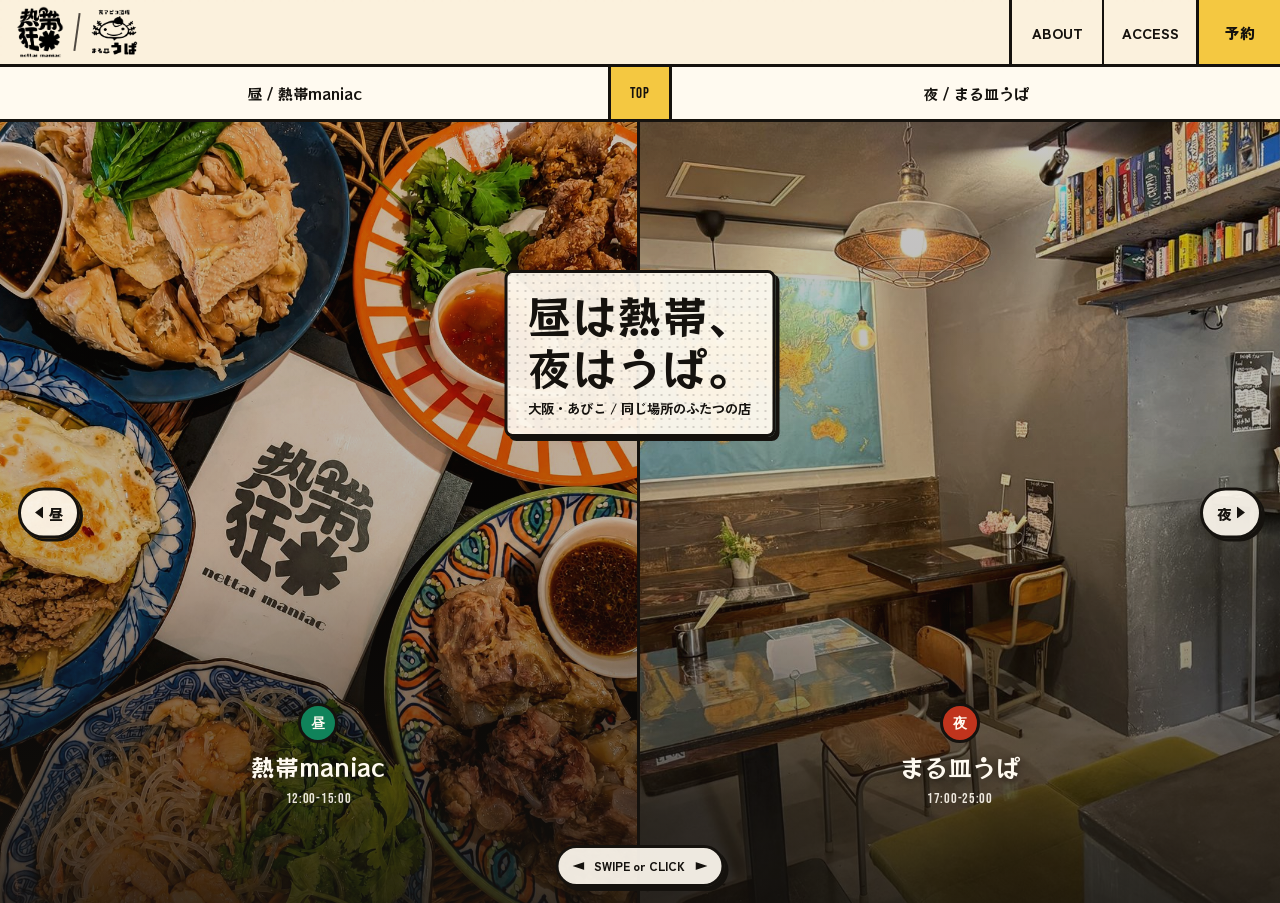
==== commit 3943097e: "Add files via upload" ====
--- a/index.html
+++ b/index.html
@@ -19,8 +19,8 @@
     <meta property="og:locale" content="ja_JP" />
     <meta property="og:image" content="https://REPLACE-WITH-DOMAIN.example/assets/article-night-main.jpg" />
     <meta name="twitter:card" content="summary_large_image" />
-    <link rel="icon" href="assets/favicon-32.png" type="image/png" sizes="32x32" />
-    <link rel="apple-touch-icon" href="assets/favicon-180.png" />
+    <link rel="icon" href="assets/favicon-upa.png" type="image/png" />
+    <link rel="apple-touch-icon" href="assets/favicon-upa.png" />
     <link rel="preconnect" href="https://fonts.googleapis.com" />
     <link rel="preconnect" href="https://fonts.gstatic.com" crossorigin />
     <link
@@ -94,7 +94,6 @@
       </a>
       <nav class="header-nav" aria-label="主要メニュー">
         <a href="about.html">ABOUT</a>
-        <a href="party.html">貸切</a>
         <a href="access.html">ACCESS</a>
       </nav>
       <a class="header-reserve js-reserve-link" href="https://www.instagram.com/maruzara_upa/" target="_blank" rel="noopener">予約</a>
@@ -173,10 +172,6 @@
                     <dd>月曜日</dd>
                   </div>
                   <div>
-                    <dt>推し</dt>
-                    <dd>選べる! ワンプレート エスニックランチ</dd>
-                  </div>
-                  <div>
                     <dt>持帰</dt>
                     <dd>テイクアウト可</dd>
                   </div>
@@ -206,7 +201,7 @@
                   </div>
                   <p class="menu-choices-title">おかずはこの中から</p>
                   <ul class="menu-choices">
-                    <li>カオマンガイ or コムガー <em>+¥100</em></li>
+                    <li class="menu-choice-combo">カオマンガイ or コムガー <em>+¥100</em></li>
                     <li>ガイトート <em>+¥200</em></li>
                     <li>ソーキ</li>
                     <li>ヤムウンセン</li>
@@ -346,7 +341,7 @@
                     Instagram DMで予約
                   </a>
                   <a class="btn btn-secondary" href="https://maps.app.goo.gl/uq1thsWHEAECLK3E9" target="_blank" rel="noopener">
-                    昼のGoogle Map
+                    Google Map
                   </a>
                 </div>
 
@@ -411,7 +406,7 @@
                   <p class="stamp stamp-night">NIGHT 17:00-25:00</p>
                   <h3>ふらっと寄って、<br />気づけば常連。</h3>
                   <p>
-                    カウンターでうぱと話す夜も、立ち飲みでサクッと一杯の夜も、テーブルで家族とゆっくりの夜も。席と過ごし方が選べる、人でつながる裏アビコ酒場です。肴は塩ソーキとガイトート、ジャンルレスな小皿たち。
+                    立ち飲みでうぱと話す夜も、カウンターでゆっくり一杯の夜も、テーブルで家族や仲間と囲む夜も。席と過ごし方が選べる、人でつながる裏アビコ酒場です。肴は塩ソーキとガイトート、ジャンルレスな小皿たち。
                   </p>
                 </div>
               </section>
@@ -429,10 +424,6 @@
                     <dd>月曜・火曜・第2水曜</dd>
                   </div>
                   <div>
-                    <dt>推し</dt>
-                    <dd>塩ソーキ、ガイトート</dd>
-                  </div>
-                  <div>
                     <dt>席</dt>
                     <dd>カウンター・テーブル・立ち飲み</dd>
                   </div>
@@ -446,17 +437,17 @@
                   <article>
                     <span class="seat-icon" aria-hidden="true">C</span>
                     <h4>カウンター</h4>
-                    <p>ひとり飯やサク飲み、うぱさんとの会話を楽しむ席。</p>
+                    <p>腰を据えて、料理とお酒をゆっくり楽しむ席。</p>
                   </article>
                   <article>
                     <span class="seat-icon" aria-hidden="true">T</span>
                     <h4>テーブル</h4>
-                    <p>家族の早めごはんや、アジア料理で飲む会に。</p>
+                    <p>家族や仲間と、料理を囲んでゆっくり過ごす席。</p>
                   </article>
                   <article>
                     <span class="seat-icon" aria-hidden="true">S</span>
                     <h4>立ち飲み</h4>
-                    <p>一杯だけでも、小皿をつまんで気軽に長居でも。</p>
+                    <p>うぱさんとの会話をいちばん楽しめる席。ドリンクは50円引きで、お通しはあり・なしを選べます。</p>
                   </article>
                 </div>
 
@@ -467,10 +458,10 @@
                   </p>
                 </div>
 
-                <div class="party-callout">
+                <div class="party-callout" id="private-party">
                   <p class="stamp stamp-night">宴会・貸切</p>
-                  <p>飲み会も貸切も相談ください。人数や料理のイメージはDMで。</p>
-                  <a class="btn btn-secondary" href="party.html">貸切ページを見る</a>
+                  <p>料理はおまかせでも、ご希望に合わせた相談でも。飲み放題もあります。人数や日時をInstagram DMで気軽にご相談ください。</p>
+                  <a class="btn btn-secondary" href="https://www.instagram.com/maruzara_upa/" target="_blank" rel="noopener">Instagram DMで貸切相談</a>
                 </div>
 
                 <div class="hero-actions">
@@ -478,7 +469,7 @@
                     Instagram DMで予約
                   </a>
                   <a class="btn btn-secondary" href="https://maps.app.goo.gl/LU6iDA8EYaZcU8mW7" target="_blank" rel="noopener">
-                    夜のGoogle Map
+                    Google Map
                   </a>
                 </div>
 
@@ -508,7 +499,7 @@
 
     <nav class="mobile-cta" aria-label="固定アクション">
       <a href="about.html">ABOUT</a>
-      <a href="party.html">貸切</a>
+      <a href="#main">TOP</a>
       <a href="access.html">ACCESS</a>
       <a class="mobile-cta-reserve js-reserve-link" href="https://www.instagram.com/maruzara_upa/" target="_blank" rel="noopener">予約</a>
     </nav>
--- a/styles.css
+++ b/styles.css
@@ -374,7 +374,8 @@
 }
 
 .badge-lunch {
-  background: var(--yellow);
+  color: var(--white);
+  background: var(--green-deep);
 }
 
 .badge-night {
@@ -764,11 +765,19 @@
 .menu-feature,
 .menu-group {
   margin-top: 18px;
-  padding: 16px;
   background: var(--white);
   border: 3px solid var(--ink);
   border-radius: 8px;
   box-shadow: 6px 6px 0 var(--ink);
+}
+
+.menu-feature {
+  padding: 16px;
+}
+
+.menu-group {
+  padding: 0 16px 16px;
+  overflow: hidden;
 }
 
 .menu-feature {
@@ -864,25 +873,45 @@
   white-space: nowrap;
 }
 
+/* 長い選択肢もモバイルで一行に収める */
+.menu-choices .menu-choice-combo {
+  flex-wrap: nowrap;
+  gap: 4px;
+  padding-right: 6px;
+  padding-left: 6px;
+  font-size: 0.66rem;
+  white-space: nowrap;
+}
+
+.menu-choices .menu-choice-combo em {
+  font-size: 0.64rem;
+}
+
 .menu-group-title {
   display: flex;
   flex-wrap: wrap;
-  align-items: baseline;
+  align-items: center;
   gap: 4px 10px;
-  margin: 0 0 4px;
-  font-size: 1.08rem;
+  margin: 0 -16px 14px;
+  padding: 10px 14px 11px;
+  color: var(--white);
+  background: var(--green-deep);
+  border-bottom: 3px solid var(--ink);
+  font-size: 1.2rem;
+  line-height: 1.1;
   font-weight: 950;
 }
 
 .menu-group-title span {
-  font-size: 0.72rem;
+  font-size: 0.68rem;
   font-weight: 800;
+  opacity: 0.94;
 }
 
 .menu-list {
   display: grid;
   gap: 12px;
-  margin: 8px 0 0;
+  margin: 0;
   padding: 0;
   list-style: none;
 }
@@ -1345,7 +1374,7 @@
 /* メニュー見出しの注記(〜付/無料など)は本文書体に戻す */
 .menu-group-title span {
   font-family: var(--font-body);
-  font-size: 0.72rem;
+  font-size: 0.68rem;
   font-weight: 700;
 }
 
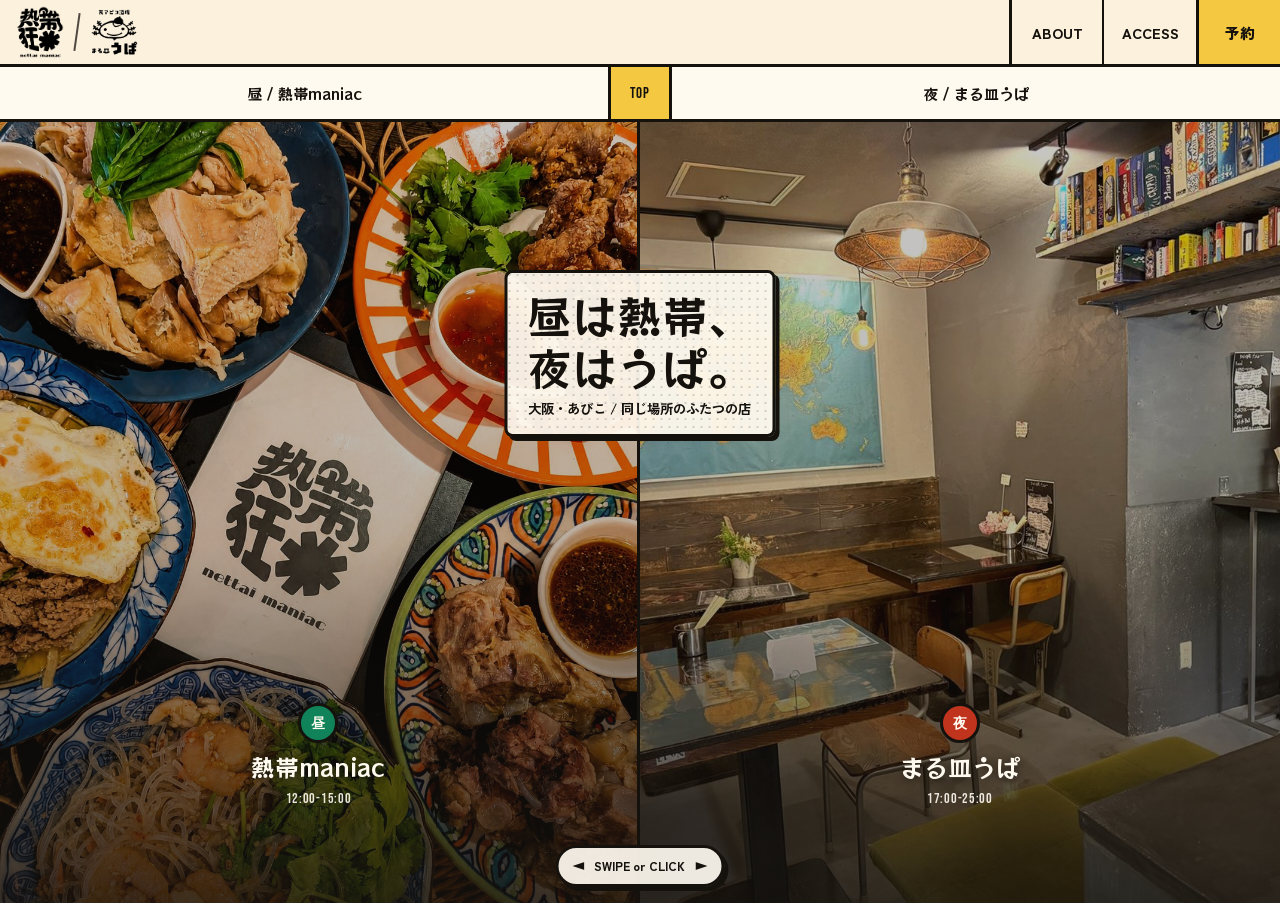
==== commit 09e95e89: "Add files via upload" ====
--- a/index.html
+++ b/index.html
@@ -8,7 +8,7 @@
       content="大阪・あびこ。昼は選べるプレートランチの熱帯maniac、夜は塩ソーキとガイトートで飲める裏アビコ酒場 まる皿うぱ。予約はInstagram DMへ。"
     />
     <title>熱帯maniac / まる皿うぱ | 大阪・あびこ</title>
-    <!-- OGP: 公開ドメインが決まったら og:url / og:image を絶対URLに差し替える -->
+    <!-- OGP: GitHub Pagesの公開URLを使用 -->
     <meta property="og:type" content="website" />
     <meta property="og:site_name" content="熱帯maniac / まる皿うぱ" />
     <meta property="og:title" content="熱帯maniac / まる皿うぱ | 大阪・あびこ" />
@@ -17,8 +17,10 @@
       content="昼は選べるプレートランチの熱帯maniac、夜は塩ソーキとガイトートで飲める裏アビコ酒場 まる皿うぱ。予約はInstagram DMへ。"
     />
     <meta property="og:locale" content="ja_JP" />
-    <meta property="og:image" content="https://REPLACE-WITH-DOMAIN.example/assets/article-night-main.jpg" />
+    <meta property="og:image" content="https://manny0825.github.io/UPA/assets/favicon-upa.png" />
+    <meta property="og:image:alt" content="まる皿うぱのロゴ" />
     <meta name="twitter:card" content="summary_large_image" />
+    <meta name="twitter:image" content="https://manny0825.github.io/UPA/assets/favicon-upa.png" />
     <link rel="icon" href="assets/favicon-upa.png" type="image/png" />
     <link rel="apple-touch-icon" href="assets/favicon-upa.png" />
     <link rel="preconnect" href="https://fonts.googleapis.com" />
@@ -27,7 +29,7 @@
       href="https://fonts.googleapis.com/css2?family=Bebas+Neue&family=RocknRoll+One&family=Zen+Kaku+Gothic+New:wght@400;500;700;900&display=swap"
       rel="stylesheet"
     />
-    <link rel="stylesheet" href="styles.css" />
+    <link rel="stylesheet" href="styles.css?v=20260714-2" />
     <script type="application/ld+json">
       {
         "@context": "https://schema.org",
@@ -181,6 +183,8 @@
                   </div>
                 </dl>
 
+                <p class="hours-note">営業時間・定休日は変更になる場合があります。最新情報はInstagramをご確認ください。</p>
+
                 <section class="menu-feature" aria-label="選べるワンプレート エスニックランチ">
                   <p class="tag tag-lunch">イチオシ</p>
                   <h4>選べる! ワンプレート<br />エスニックランチ</h4>
@@ -201,8 +205,8 @@
                   </div>
                   <p class="menu-choices-title">おかずはこの中から</p>
                   <ul class="menu-choices">
-                    <li class="menu-choice-combo">カオマンガイ or コムガー <em>+¥100</em></li>
-                    <li>ガイトート <em>+¥200</em></li>
+                    <li class="menu-choice-wide">カオマンガイ or コムガー <em>+¥100</em></li>
+                    <li class="menu-choice-wide">ガイトート <em>+¥200</em></li>
                     <li>ソーキ</li>
                     <li>ヤムウンセン</li>
                     <li>ガパオライス</li>
@@ -212,7 +216,7 @@
 
                 <details class="menu-paper">
                   <summary class="menu-paper-toggle">
-                    <span>紙のメニューを見る</span>
+                    <span>選べるプレートの紙メニューを見る</span>
                     <span class="menu-paper-toggle-icon" aria-hidden="true"></span>
                   </summary>
                   <div class="menu-images" aria-label="熱帯maniacの紙のメニュー(プレート)">
@@ -309,7 +313,7 @@
 
                 <details class="menu-paper">
                   <summary class="menu-paper-toggle">
-                    <span>紙のメニューを見る</span>
+                    <span>通常メニューの紙メニューを見る</span>
                     <span class="menu-paper-toggle-icon" aria-hidden="true"></span>
                   </summary>
                   <div class="menu-images" aria-label="熱帯maniacの紙のメニュー(グランド)">
@@ -347,10 +351,10 @@
 
                 <button class="btn btn-ghost js-go-night" type="button">裏アビコ酒場 まる皿うぱ →</button>
 
-                <p class="source-note">
-                  写真・店舗情報参照:
-                  <a href="https://sumi2.jp/open-close/nettai-maniac/" target="_blank" rel="noopener">すみすみナビ「熱帯maniac」</a>
-                </p>
+                <footer class="source-note">
+                  <span class="source-label">CREDIT</span>
+                  <a href="https://sumi2.jp/open-close/nettai-maniac/" target="_blank" rel="noopener">写真・店舗情報: すみすみナビ「熱帯maniac」</a>
+                </footer>
               </section>
             </div>
           </section>
@@ -433,6 +437,8 @@
                   </div>
                 </dl>
 
+                <p class="hours-note">営業時間・定休日は変更になる場合があります。最新情報はInstagramをご確認ください。</p>
+
                 <div class="seat-note" aria-label="席の楽しみ方">
                   <article>
                     <span class="seat-icon" aria-hidden="true">C</span>
@@ -461,12 +467,12 @@
                 <div class="party-callout" id="private-party">
                   <p class="stamp stamp-night">宴会・貸切</p>
                   <p>料理はおまかせでも、ご希望に合わせた相談でも。飲み放題もあります。人数や日時をInstagram DMで気軽にご相談ください。</p>
-                  <a class="btn btn-secondary" href="https://www.instagram.com/maruzara_upa/" target="_blank" rel="noopener">Instagram DMで貸切相談</a>
                 </div>
 
                 <div class="hero-actions">
-                  <a class="btn btn-primary" href="https://www.instagram.com/maruzara_upa/" target="_blank" rel="noopener">
-                    Instagram DMで予約
+                  <a class="btn btn-primary btn-multiline" href="https://www.instagram.com/maruzara_upa/" target="_blank" rel="noopener" aria-label="Instagram DMで予約・貸切相談">
+                    <span>Instagram DMで</span>
+                    <span>予約・貸切相談</span>
                   </a>
                   <a class="btn btn-secondary" href="https://maps.app.goo.gl/LU6iDA8EYaZcU8mW7" target="_blank" rel="noopener">
                     Google Map
@@ -475,10 +481,10 @@
 
                 <button class="btn btn-ghost js-go-lunch" type="button">← 熱帯maniac</button>
 
-                <p class="source-note">
-                  写真・店舗情報参照:
-                  <a href="https://sumi2.jp/open-close/uraabiko-maruzara-upa-open/" target="_blank" rel="noopener">すみすみナビ「裏アビコ酒場 まる皿 うぱ」</a>
-                </p>
+                <footer class="source-note">
+                  <span class="source-label">CREDIT</span>
+                  <a href="https://sumi2.jp/open-close/uraabiko-maruzara-upa-open/" target="_blank" rel="noopener">写真・店舗情報: すみすみナビ「裏アビコ酒場 まる皿 うぱ」</a>
+                </footer>
               </section>
             </div>
           </section>
@@ -504,6 +510,6 @@
       <a class="mobile-cta-reserve js-reserve-link" href="https://www.instagram.com/maruzara_upa/" target="_blank" rel="noopener">予約</a>
     </nav>
 
-    <script src="script.js"></script>
+    <script src="script.js?v=20260714"></script>
   </body>
 </html>
--- a/styles.css
+++ b/styles.css
@@ -873,18 +873,12 @@
   white-space: nowrap;
 }
 
-/* 長い選択肢もモバイルで一行に収める */
-.menu-choices .menu-choice-combo {
+/* 追加料金のある選択肢は、2列分を使う横長の表示にする */
+.menu-choices .menu-choice-wide {
+  grid-column: 1 / -1;
   flex-wrap: nowrap;
   gap: 4px;
-  padding-right: 6px;
-  padding-left: 6px;
-  font-size: 0.66rem;
   white-space: nowrap;
-}
-
-.menu-choices .menu-choice-combo em {
-  font-size: 0.64rem;
 }
 
 .menu-group-title {
@@ -1102,6 +1096,12 @@
   box-shadow: 4px 4px 0 var(--ink);
 }
 
+.btn-multiline {
+  flex-direction: column;
+  gap: 2px;
+  line-height: 1.12;
+}
+
 .btn-primary {
   background: var(--yellow);
 }
@@ -1170,10 +1170,33 @@
 }
 
 .source-note {
-  margin: 22px auto 0;
-  font-size: 0.76rem;
-  line-height: 1.7;
-  font-weight: 800;
+  display: flex;
+  flex-wrap: wrap;
+  align-items: center;
+  gap: 6px 12px;
+  margin: 28px auto 0;
+  padding-top: 14px;
+  color: rgba(21, 18, 14, 0.72);
+  border-top: 2px solid rgba(21, 18, 14, 0.24);
+  font-size: 0.72rem;
+  line-height: 1.6;
+  font-weight: 700;
+}
+
+.source-note a {
+  color: inherit;
+  overflow-wrap: anywhere;
+  text-underline-offset: 3px;
+}
+
+.source-label {
+  flex: 0 0 auto;
+  padding: 2px 6px;
+  color: var(--paper);
+  background: var(--ink);
+  font-family: var(--font-latin);
+  font-size: 0.68rem;
+  font-weight: 500;
 }
 
 h1,
@@ -1272,6 +1295,115 @@
   height: 100%;
   object-fit: cover;
   opacity: 0.42;
+}
+
+.access-hero::after {
+  content: "";
+  position: absolute;
+  inset: 0;
+  z-index: 1;
+  background: linear-gradient(0deg, rgba(21, 18, 14, 0.78), rgba(21, 18, 14, 0.08) 72%);
+  pointer-events: none;
+}
+
+.access-hero img {
+  opacity: 0.72;
+  filter: brightness(1.18) saturate(1.06) contrast(0.96);
+}
+
+.access-guide {
+  margin-bottom: 18px;
+}
+
+.access-facts {
+  display: grid;
+  gap: 0;
+  margin: 2px 0 0;
+}
+
+.access-facts > div {
+  display: grid;
+  grid-template-columns: 5rem minmax(0, 1fr);
+  gap: 10px;
+  padding: 12px 0;
+  border-top: 2px solid rgba(21, 18, 14, 0.18);
+}
+
+.access-facts dt,
+.access-facts dd {
+  margin: 0;
+}
+
+.access-facts dt {
+  font-weight: 950;
+}
+
+.access-facts dd {
+  line-height: 1.7;
+  font-weight: 700;
+}
+
+.hours-note {
+  margin: 14px 0 0;
+  padding: 10px 12px;
+  background: rgba(255, 250, 240, 0.72);
+  border-left: 4px solid var(--blue);
+  font-size: 0.76rem;
+  line-height: 1.6;
+  font-weight: 700;
+}
+
+.access-hours-note {
+  margin-top: 18px;
+}
+
+.access-map {
+  margin-top: 18px;
+}
+
+.access-map-heading {
+  display: flex;
+  align-items: end;
+  justify-content: space-between;
+  gap: 16px;
+  margin-bottom: 10px;
+}
+
+.access-map-heading h2 {
+  margin: 5px 0 0;
+  font-size: 1.25rem;
+}
+
+.access-map-heading > p,
+.map-caption {
+  margin: 0;
+  color: var(--muted);
+  font-size: 0.82rem;
+  line-height: 1.65;
+}
+
+.access-map-heading > p {
+  max-width: 18rem;
+  text-align: right;
+}
+
+.map-embed {
+  height: clamp(300px, 56vw, 400px);
+  overflow: hidden;
+  border: 1px solid var(--ink);
+  background: var(--paper-deep);
+  box-shadow: 4px 4px 0 var(--ink);
+}
+
+.map-embed iframe {
+  display: block;
+  width: 100%;
+  height: 100%;
+  border: 0;
+}
+
+.map-caption {
+  margin-top: 12px;
 }
 
 .party-grid .info-card,
